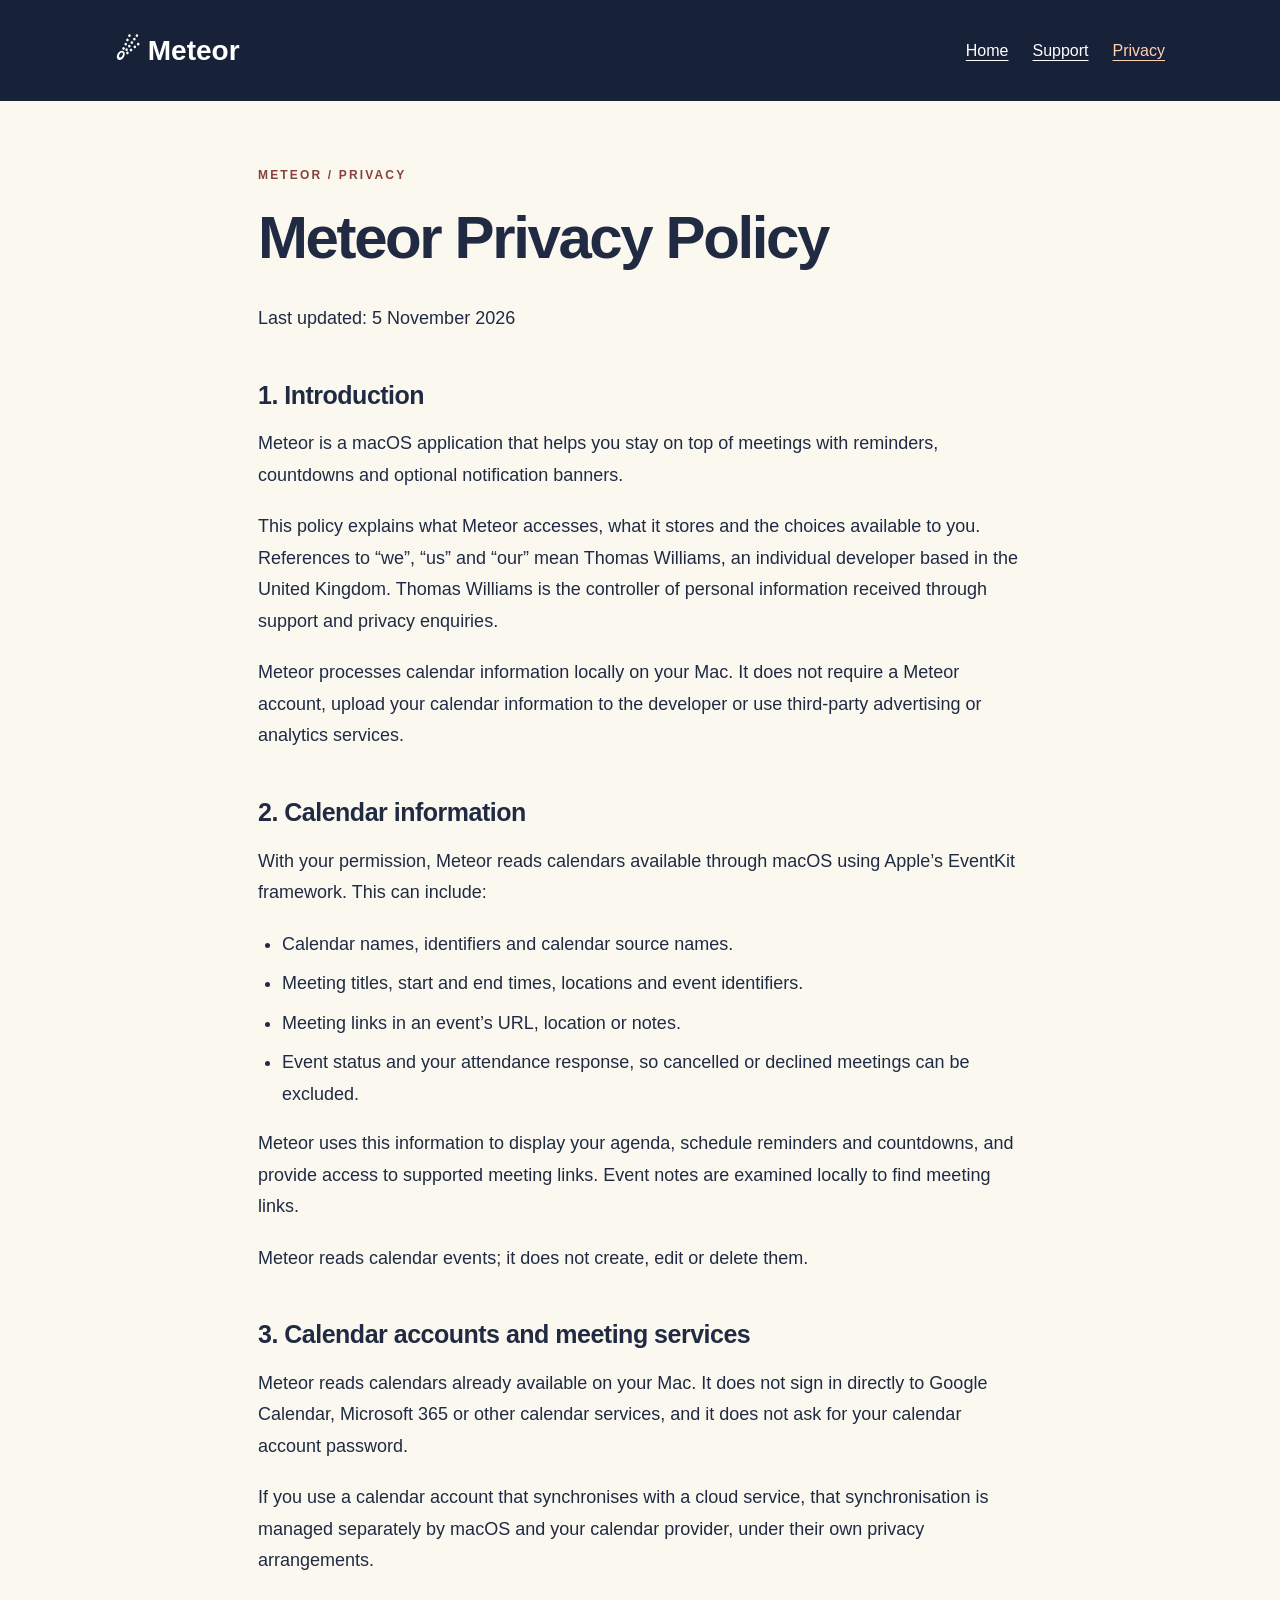
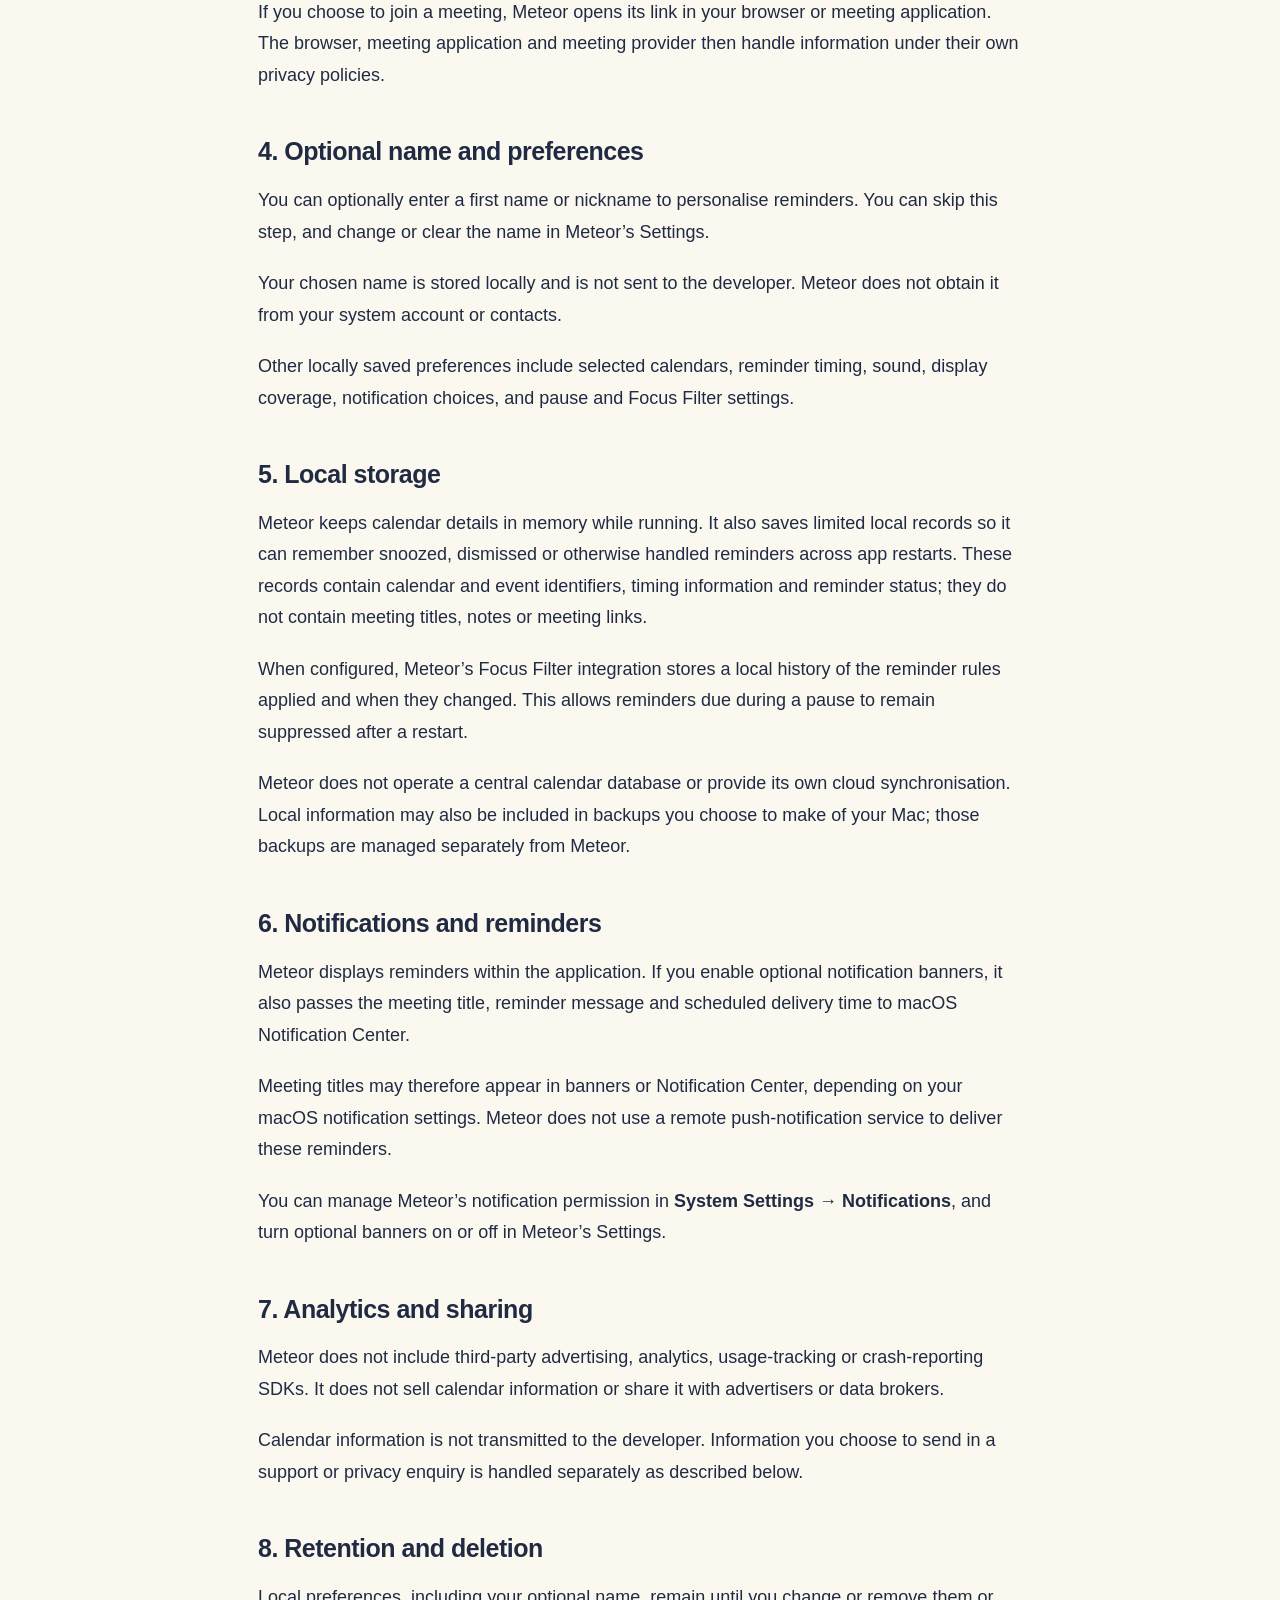
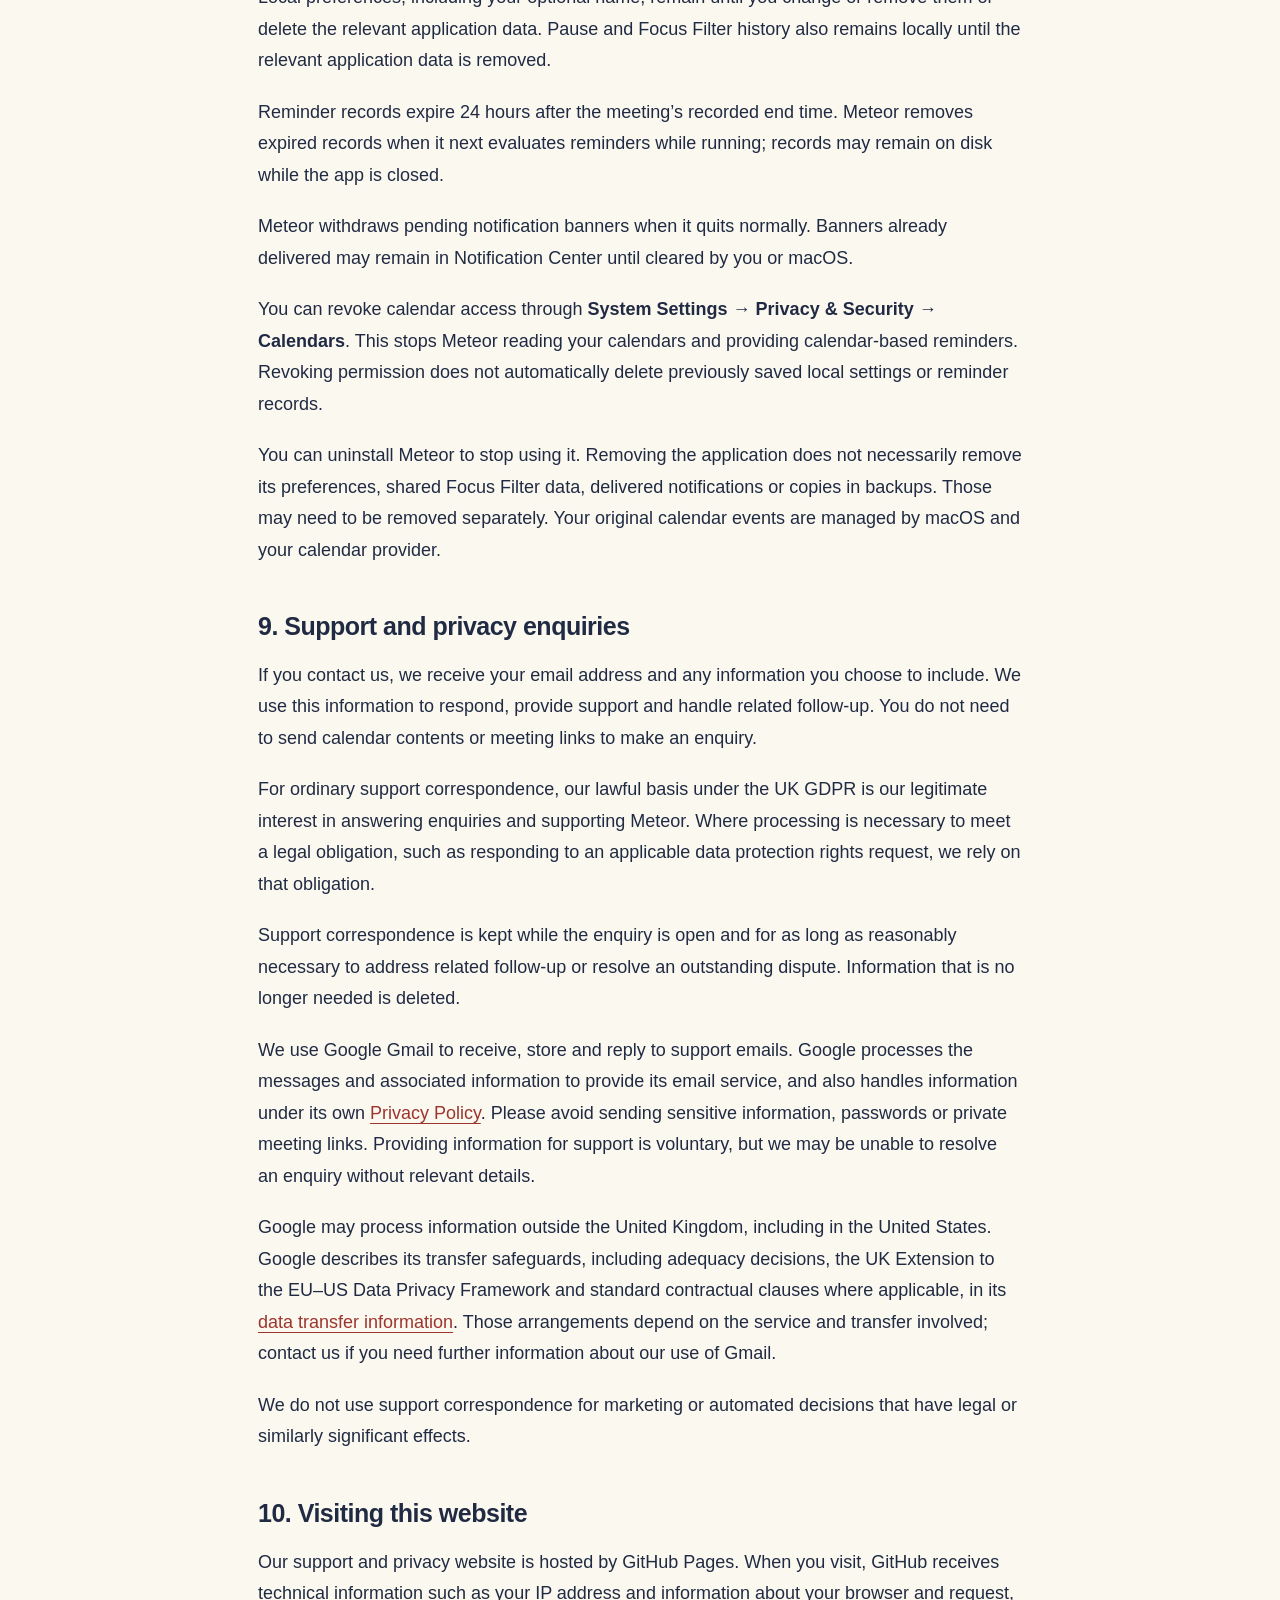
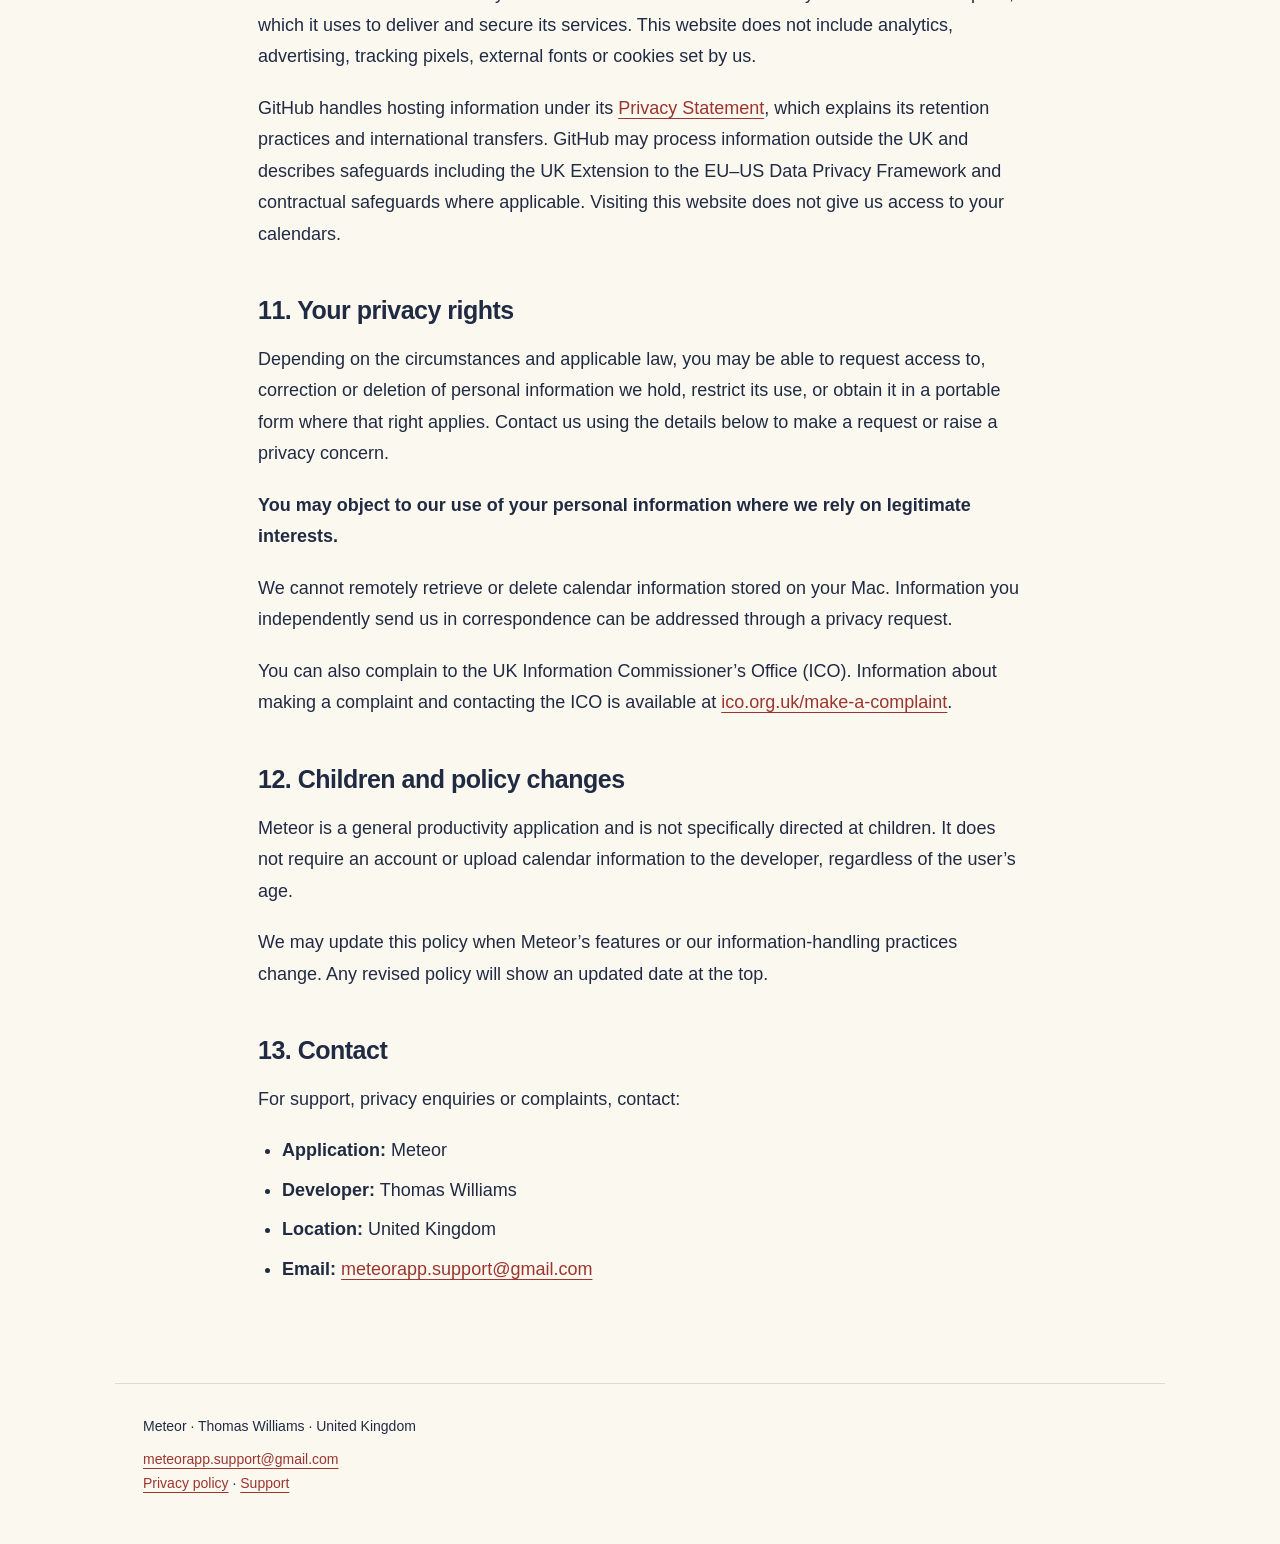
==== privacy.html @ bdba47e1 "Publish Meteor privacy policy and customer support website" ====
<!doctype html>
<html lang="en-GB"><head><meta charset="utf-8"><meta name="viewport" content="width=device-width, initial-scale=1"><meta name="description" content="Meteor Privacy Policy. Developed by Thomas Williams in the United Kingdom."><title>Meteor Privacy Policy</title><link rel="stylesheet" href="styles.css"></head><body><a class="skip" href="#main">Skip to content</a><header><a class="brand" href="index.html">☄ Meteor</a><nav aria-label="Main navigation"><a href="index.html">Home</a><a href="support.html">Support</a><a href="privacy.html" aria-current="page">Privacy</a></nav></header><main id="main"><div class="eyebrow">METEOR / PRIVACY</div><h1>Meteor Privacy Policy</h1>
<p>Last updated: 5 November 2026</p>
<h2>1. Introduction</h2>
<p>Meteor is a macOS application that helps you stay on top of meetings with reminders, countdowns and optional notification banners.</p>
<p>This policy explains what Meteor accesses, what it stores and the choices available to you. References to “we”, “us” and “our” mean Thomas Williams, an individual developer based in the United Kingdom. Thomas Williams is the controller of personal information received through support and privacy enquiries.</p>
<p>Meteor processes calendar information locally on your Mac. It does not require a Meteor account, upload your calendar information to the developer or use third-party advertising or analytics services.</p>
<h2>2. Calendar information</h2>
<p>With your permission, Meteor reads calendars available through macOS using Apple’s EventKit framework. This can include:</p>
<ul><li>Calendar names, identifiers and calendar source names.</li><li>Meeting titles, start and end times, locations and event identifiers.</li><li>Meeting links in an event’s URL, location or notes.</li><li>Event status and your attendance response, so cancelled or declined meetings can be excluded.</li></ul>
<p>Meteor uses this information to display your agenda, schedule reminders and countdowns, and provide access to supported meeting links. Event notes are examined locally to find meeting links.</p>
<p>Meteor reads calendar events; it does not create, edit or delete them.</p>
<h2>3. Calendar accounts and meeting services</h2>
<p>Meteor reads calendars already available on your Mac. It does not sign in directly to Google Calendar, Microsoft 365 or other calendar services, and it does not ask for your calendar account password.</p>
<p>If you use a calendar account that synchronises with a cloud service, that synchronisation is managed separately by macOS and your calendar provider, under their own privacy arrangements.</p>
<p>If you choose to join a meeting, Meteor opens its link in your browser or meeting application. The browser, meeting application and meeting provider then handle information under their own privacy policies.</p>
<h2>4. Optional name and preferences</h2>
<p>You can optionally enter a first name or nickname to personalise reminders. You can skip this step, and change or clear the name in Meteor’s Settings.</p>
<p>Your chosen name is stored locally and is not sent to the developer. Meteor does not obtain it from your system account or contacts.</p>
<p>Other locally saved preferences include selected calendars, reminder timing, sound, display coverage, notification choices, and pause and Focus Filter settings.</p>
<h2>5. Local storage</h2>
<p>Meteor keeps calendar details in memory while running. It also saves limited local records so it can remember snoozed, dismissed or otherwise handled reminders across app restarts. These records contain calendar and event identifiers, timing information and reminder status; they do not contain meeting titles, notes or meeting links.</p>
<p>When configured, Meteor’s Focus Filter integration stores a local history of the reminder rules applied and when they changed. This allows reminders due during a pause to remain suppressed after a restart.</p>
<p>Meteor does not operate a central calendar database or provide its own cloud synchronisation. Local information may also be included in backups you choose to make of your Mac; those backups are managed separately from Meteor.</p>
<h2>6. Notifications and reminders</h2>
<p>Meteor displays reminders within the application. If you enable optional notification banners, it also passes the meeting title, reminder message and scheduled delivery time to macOS Notification Center.</p>
<p>Meeting titles may therefore appear in banners or Notification Center, depending on your macOS notification settings. Meteor does not use a remote push-notification service to deliver these reminders.</p>
<p>You can manage Meteor’s notification permission in <strong>System Settings → Notifications</strong>, and turn optional banners on or off in Meteor’s Settings.</p>
<h2>7. Analytics and sharing</h2>
<p>Meteor does not include third-party advertising, analytics, usage-tracking or crash-reporting SDKs. It does not sell calendar information or share it with advertisers or data brokers.</p>
<p>Calendar information is not transmitted to the developer. Information you choose to send in a support or privacy enquiry is handled separately as described below.</p>
<h2>8. Retention and deletion</h2>
<p>Local preferences, including your optional name, remain until you change or remove them or delete the relevant application data. Pause and Focus Filter history also remains locally until the relevant application data is removed.</p>
<p>Reminder records expire 24 hours after the meeting’s recorded end time. Meteor removes expired records when it next evaluates reminders while running; records may remain on disk while the app is closed.</p>
<p>Meteor withdraws pending notification banners when it quits normally. Banners already delivered may remain in Notification Center until cleared by you or macOS.</p>
<p>You can revoke calendar access through <strong>System Settings → Privacy &amp; Security → Calendars</strong>. This stops Meteor reading your calendars and providing calendar-based reminders. Revoking permission does not automatically delete previously saved local settings or reminder records.</p>
<p>You can uninstall Meteor to stop using it. Removing the application does not necessarily remove its preferences, shared Focus Filter data, delivered notifications or copies in backups. Those may need to be removed separately. Your original calendar events are managed by macOS and your calendar provider.</p>
<h2>9. Support and privacy enquiries</h2>
<p>If you contact us, we receive your email address and any information you choose to include. We use this information to respond, provide support and handle related follow-up. You do not need to send calendar contents or meeting links to make an enquiry.</p>
<p>For ordinary support correspondence, our lawful basis under the UK GDPR is our legitimate interest in answering enquiries and supporting Meteor. Where processing is necessary to meet a legal obligation, such as responding to an applicable data protection rights request, we rely on that obligation.</p>
<p>Support correspondence is kept while the enquiry is open and for as long as reasonably necessary to address related follow-up or resolve an outstanding dispute. Information that is no longer needed is deleted.</p>
<p>We use Google Gmail to receive, store and reply to support emails. Google processes the messages and associated information to provide its email service, and also handles information under its own <a href="https://policies.google.com/privacy">Privacy Policy</a>. Please avoid sending sensitive information, passwords or private meeting links. Providing information for support is voluntary, but we may be unable to resolve an enquiry without relevant details.</p>
<p>Google may process information outside the United Kingdom, including in the United States. Google describes its transfer safeguards, including adequacy decisions, the UK Extension to the EU–US Data Privacy Framework and standard contractual clauses where applicable, in its <a href="https://policies.google.com/privacy/frameworks">data transfer information</a>. Those arrangements depend on the service and transfer involved; contact us if you need further information about our use of Gmail.</p>
<p>We do not use support correspondence for marketing or automated decisions that have legal or similarly significant effects.</p>
<h2>10. Visiting this website</h2>
<p>Our support and privacy website is hosted by GitHub Pages. When you visit, GitHub receives technical information such as your IP address and information about your browser and request, which it uses to deliver and secure its services. This website does not include analytics, advertising, tracking pixels, external fonts or cookies set by us.</p>
<p>GitHub handles hosting information under its <a href="https://docs.github.com/en/site-policy/privacy-policies/github-general-privacy-statement">Privacy Statement</a>, which explains its retention practices and international transfers. GitHub may process information outside the UK and describes safeguards including the UK Extension to the EU–US Data Privacy Framework and contractual safeguards where applicable. Visiting this website does not give us access to your calendars.</p>
<h2>11. Your privacy rights</h2>
<p>Depending on the circumstances and applicable law, you may be able to request access to, correction or deletion of personal information we hold, restrict its use, or obtain it in a portable form where that right applies. Contact us using the details below to make a request or raise a privacy concern.</p>
<p><strong>You may object to our use of your personal information where we rely on legitimate interests.</strong></p>
<p>We cannot remotely retrieve or delete calendar information stored on your Mac. Information you independently send us in correspondence can be addressed through a privacy request.</p>
<p>You can also complain to the UK Information Commissioner’s Office (ICO). Information about making a complaint and contacting the ICO is available at <a href="https://ico.org.uk/make-a-complaint/">ico.org.uk/make-a-complaint</a>.</p>
<h2>12. Children and policy changes</h2>
<p>Meteor is a general productivity application and is not specifically directed at children. It does not require an account or upload calendar information to the developer, regardless of the user’s age.</p>
<p>We may update this policy when Meteor’s features or our information-handling practices change. Any revised policy will show an updated date at the top.</p>
<h2>13. Contact</h2>
<p>For support, privacy enquiries or complaints, contact:</p>
<ul><li><strong>Application:</strong> Meteor</li><li><strong>Developer:</strong> Thomas Williams</li><li><strong>Location:</strong> United Kingdom</li><li><strong>Email:</strong> <a href="mailto:meteorapp.support@gmail.com">meteorapp.support@gmail.com</a></li></ul></main><footer><p>Meteor · Thomas Williams · United Kingdom</p><a href="mailto:meteorapp.support@gmail.com">meteorapp.support@gmail.com</a><p><a href="privacy.html">Privacy policy</a> · <a href="support.html">Support</a></p></footer></body></html>
---- styles.css ----
*{box-sizing:border-box}html{color-scheme:light;scroll-behavior:smooth}body{margin:0;background:#fbf8f0;color:#202b43;font:18px/1.75 -apple-system,BlinkMacSystemFont,"Segoe UI",sans-serif}header{background:#172239;color:#fff;padding:26px max(24px,calc((100vw - 1050px)/2));display:flex;align-items:center;justify-content:space-between;gap:24px}a{color:#9c352e;text-underline-offset:4px}a:hover{text-decoration-thickness:2px}.brand{font-size:28px;font-weight:800;color:#fff;text-decoration:none}nav{display:flex;gap:24px}nav a{font-size:16px;color:#fff}nav a[aria-current]{color:#ffd1b4}main{max-width:820px;padding:64px 28px 80px;margin:auto}h1{font-size:clamp(38px,6vw,60px);line-height:1.12;letter-spacing:-.04em;margin:18px 0 32px}h2{font-size:25px;line-height:1.35;margin:44px 0 16px;letter-spacing:-.02em}p{margin:0 0 20px}li{margin-bottom:8px}ul{padding-left:24px}.eyebrow{font-size:12px;letter-spacing:.18em;font-weight:800;color:#874339}footer{border-top:1px solid #dedbd4;max-width:1050px;margin:auto;padding:30px 28px 40px;font-size:14px}footer p{margin-bottom:8px}:focus-visible{outline:3px solid #df694e;outline-offset:5px}.skip{position:absolute;left:16px;top:-100px;background:#fff;padding:10px;z-index:2}.skip:focus{top:10px}@media(max-width:520px){header{align-items:flex-start;flex-direction:column;gap:12px}main{padding-top:42px}nav{gap:22px}body{font-size:17px}}@media(prefers-reduced-motion:reduce){html{scroll-behavior:auto}}
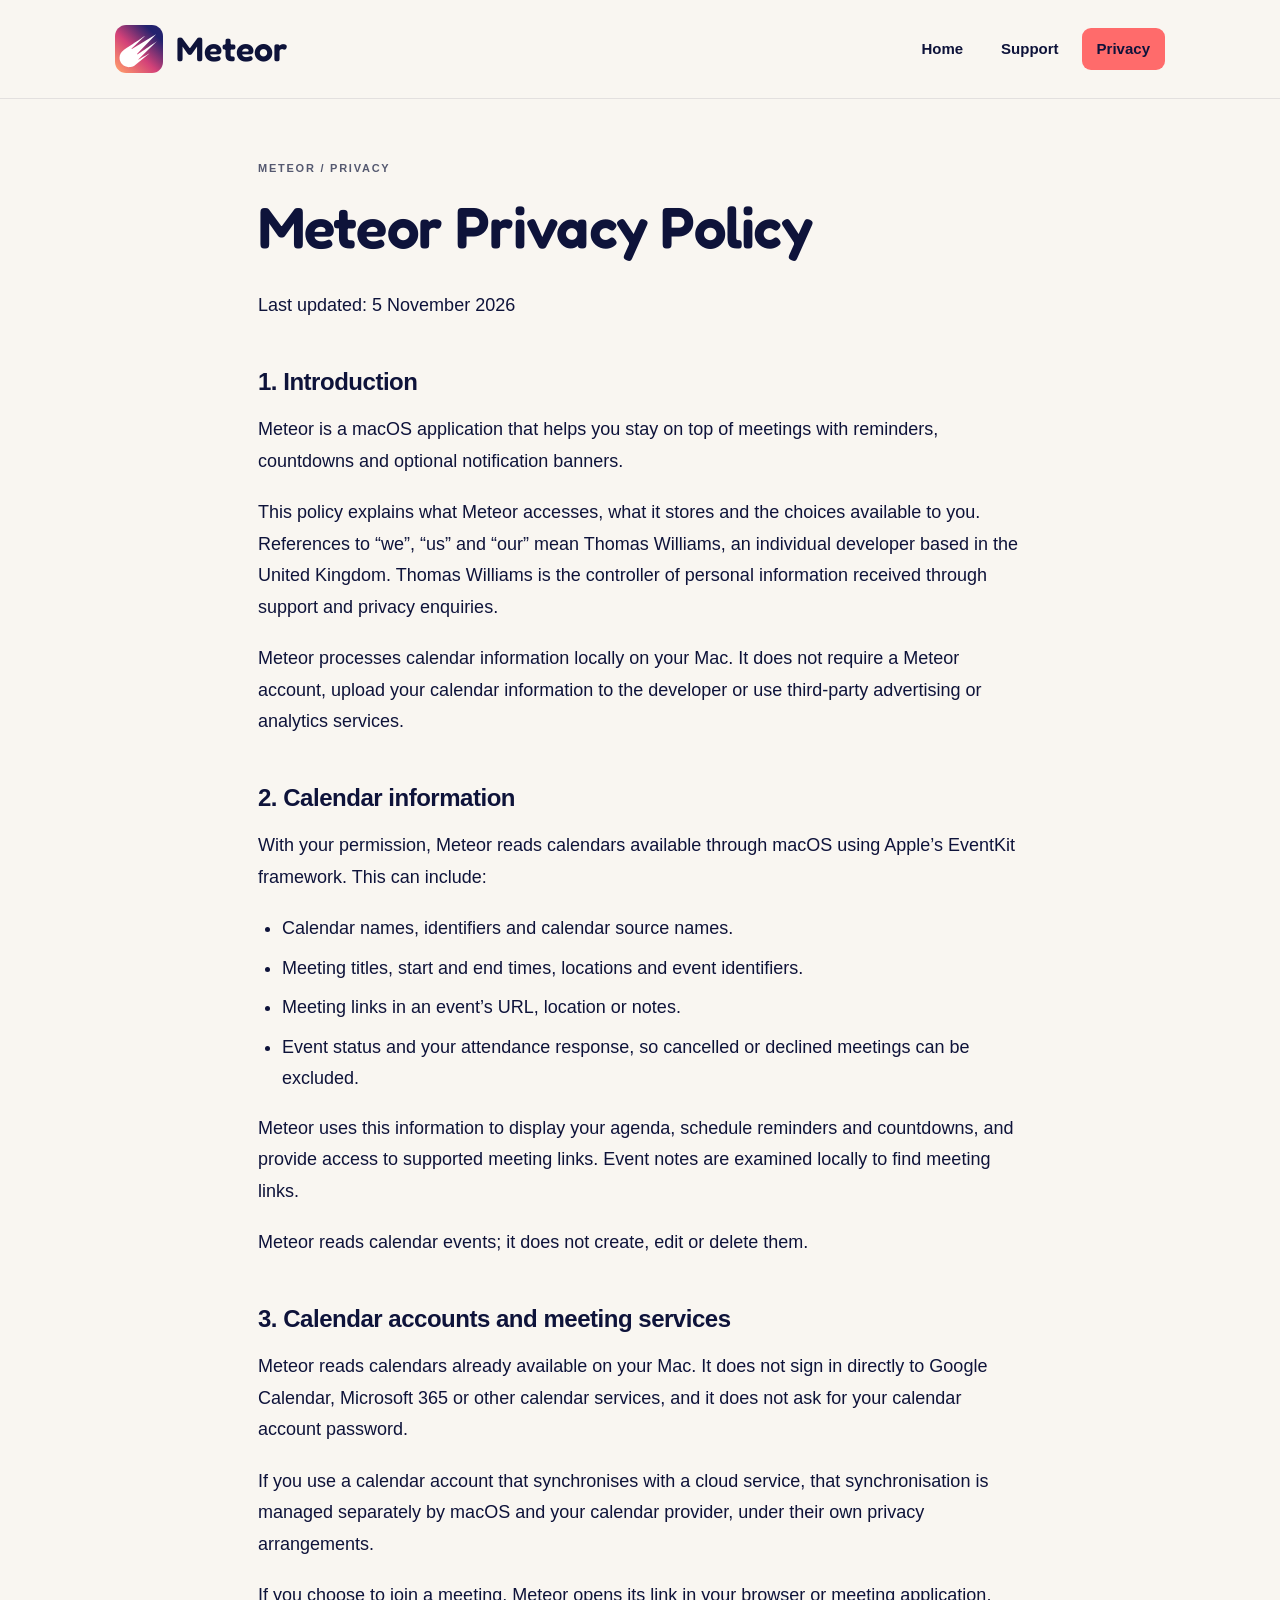
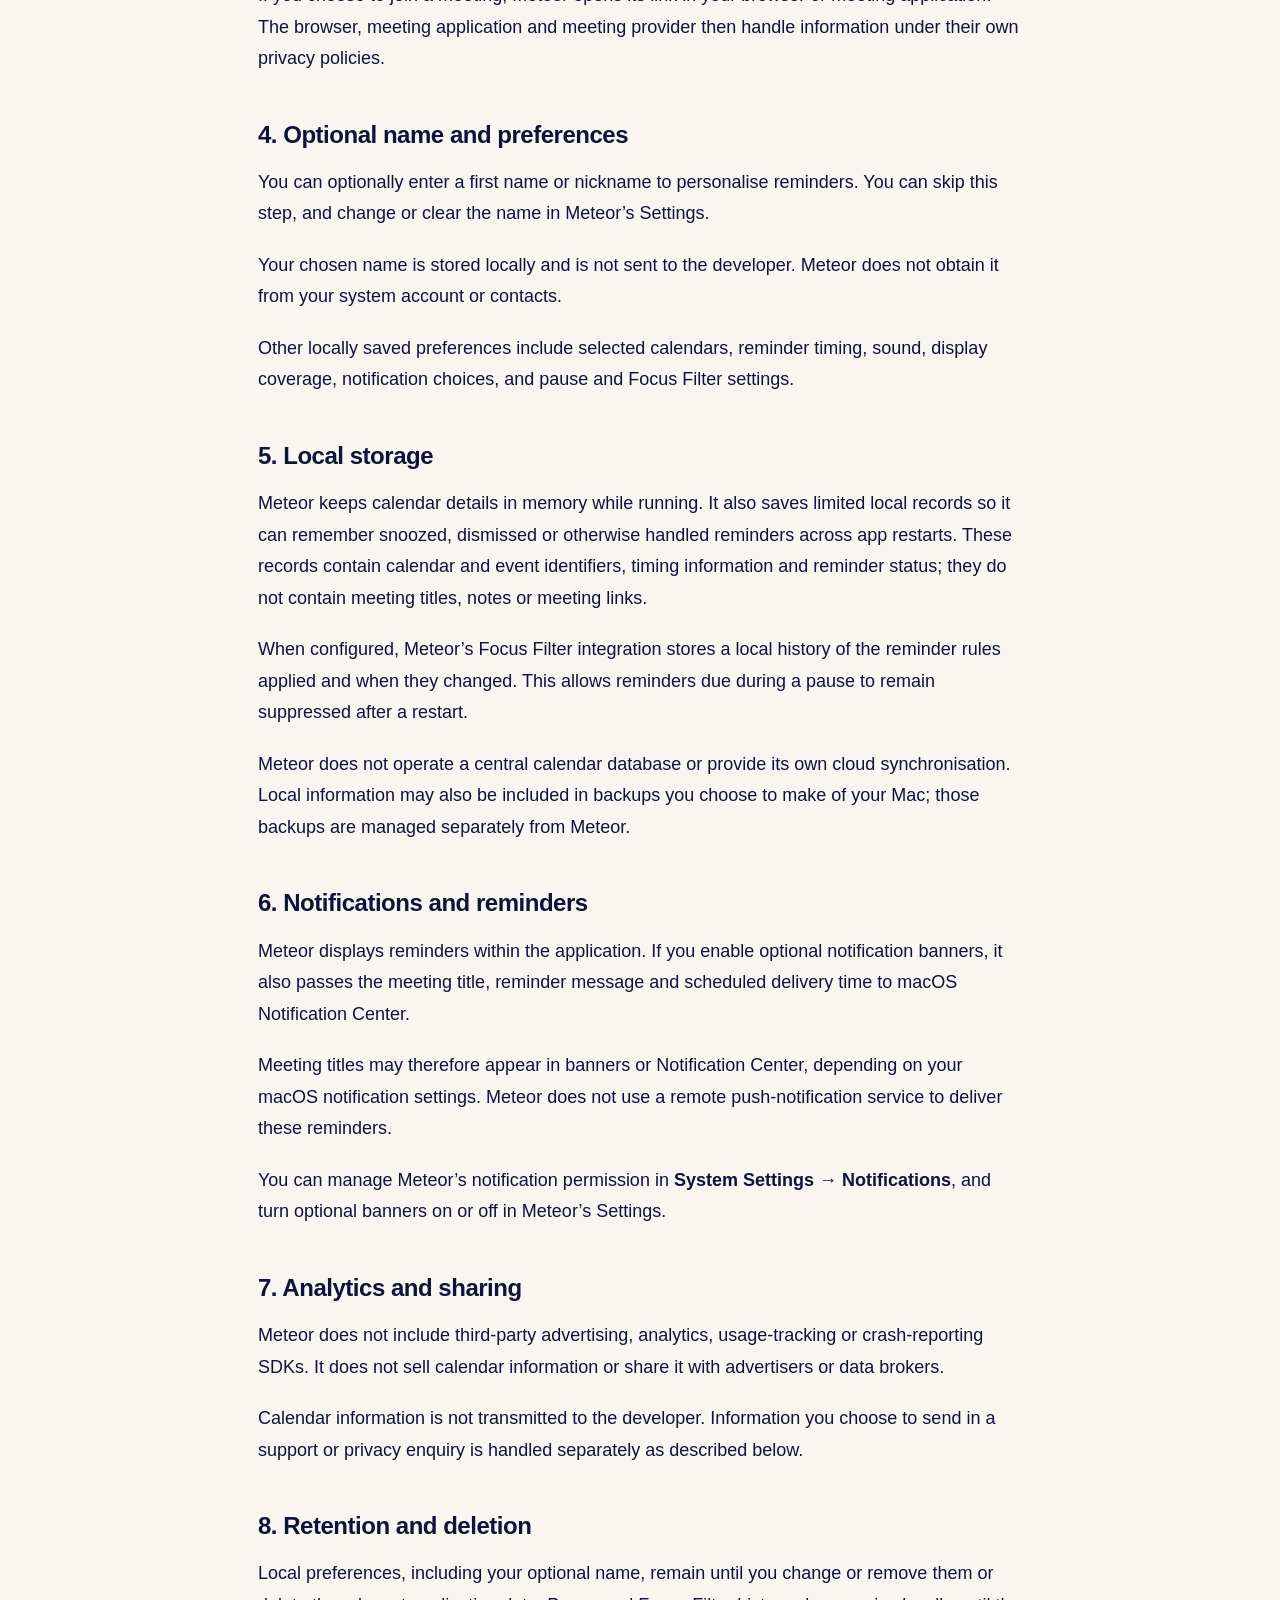
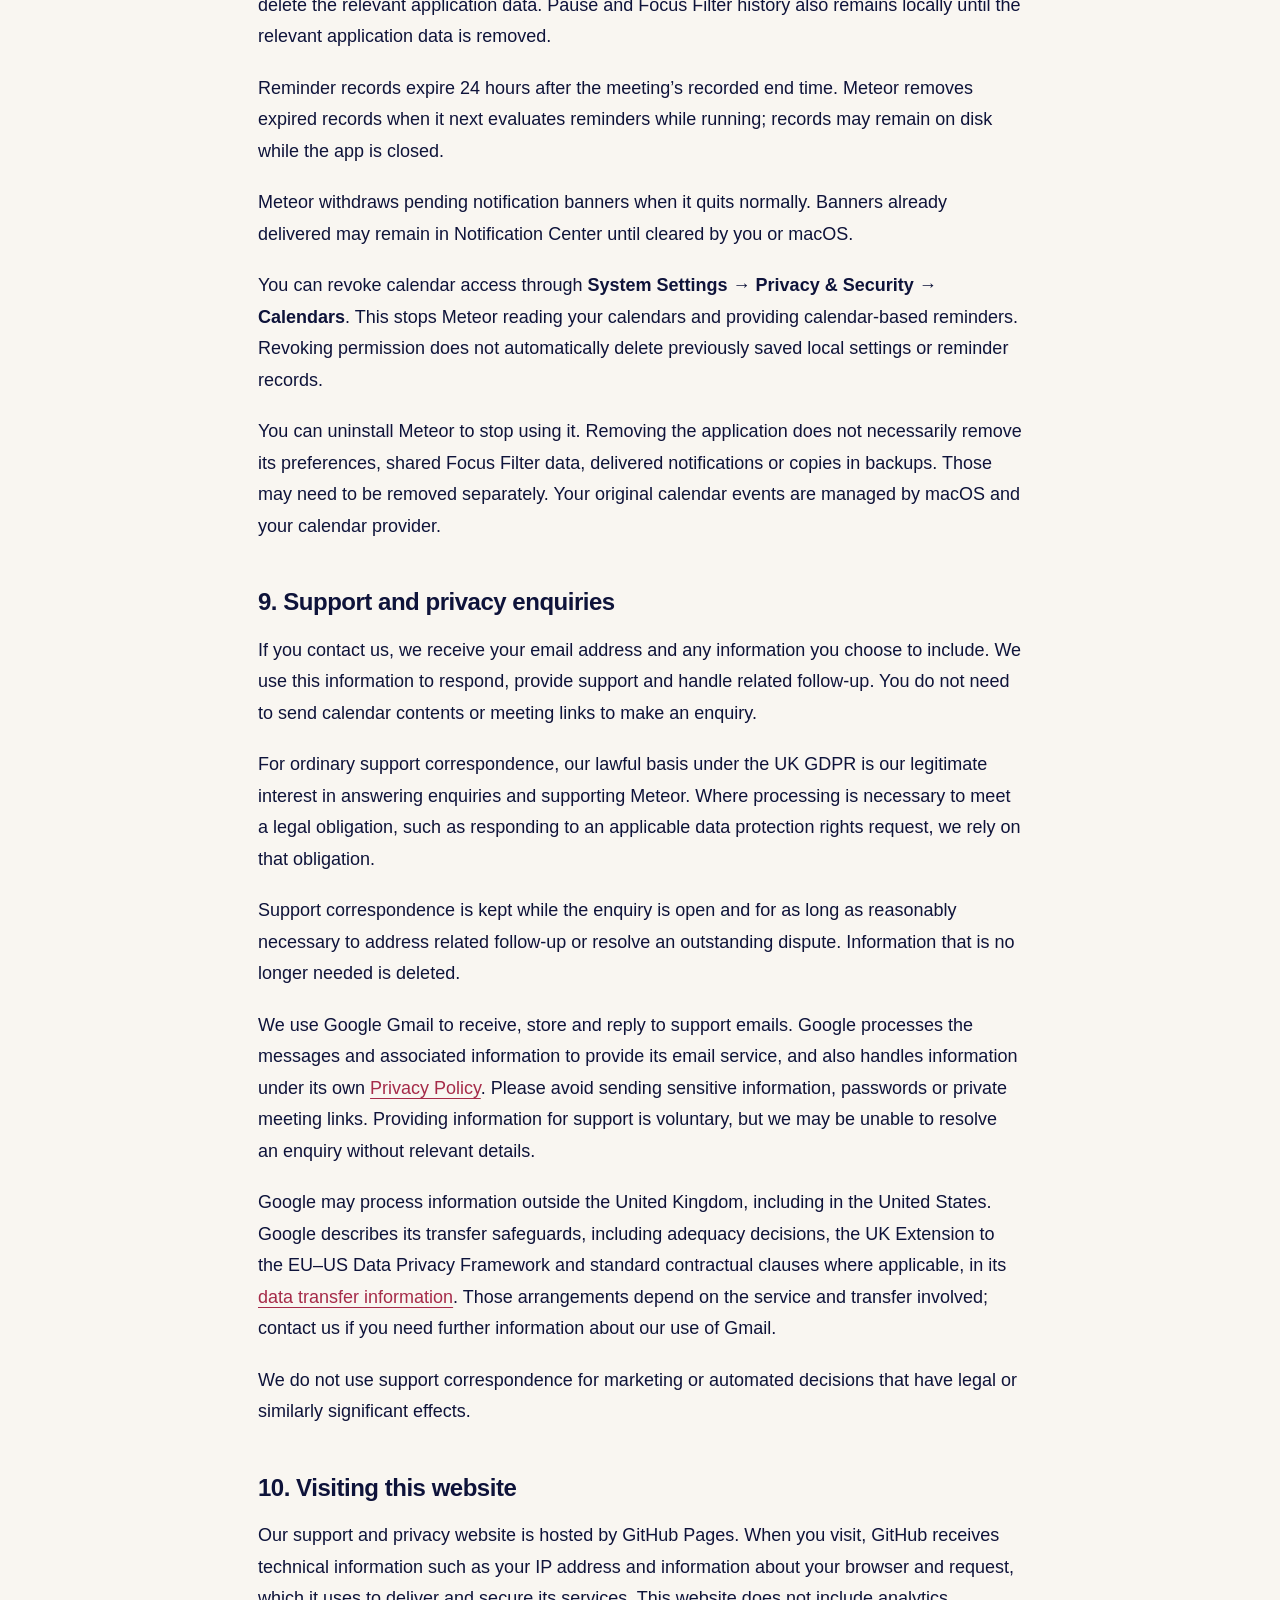
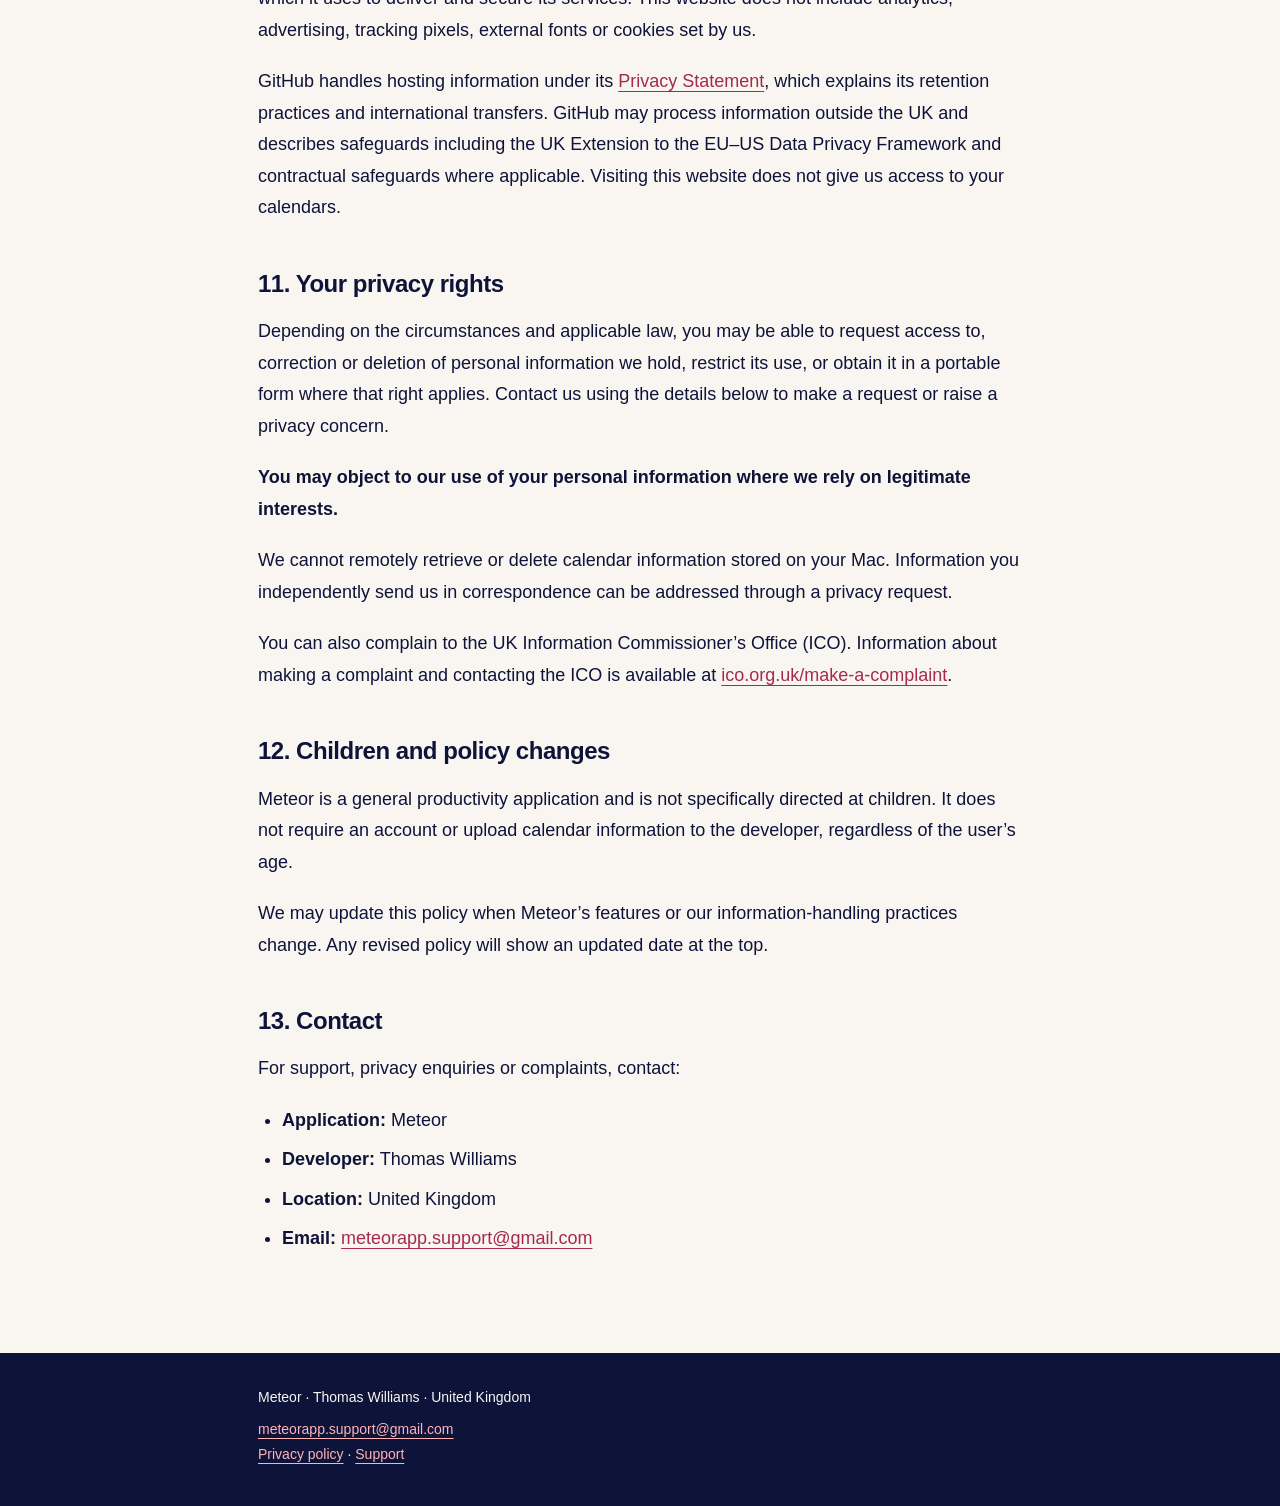
==== commit 08d9e35e: "Match Meteor app branding with original icon, Fredoka font and app palette" ====
--- a/privacy.html
+++ b/privacy.html
@@ -1,5 +1,5 @@
 <!doctype html>
-<html lang="en-GB"><head><meta charset="utf-8"><meta name="viewport" content="width=device-width, initial-scale=1"><meta name="description" content="Meteor Privacy Policy. Developed by Thomas Williams in the United Kingdom."><title>Meteor Privacy Policy</title><link rel="stylesheet" href="styles.css"></head><body><a class="skip" href="#main">Skip to content</a><header><a class="brand" href="index.html">☄ Meteor</a><nav aria-label="Main navigation"><a href="index.html">Home</a><a href="support.html">Support</a><a href="privacy.html" aria-current="page">Privacy</a></nav></header><main id="main"><div class="eyebrow">METEOR / PRIVACY</div><h1>Meteor Privacy Policy</h1>
+<html lang="en-GB"><head><meta charset="utf-8"><meta name="viewport" content="width=device-width, initial-scale=1"><meta name="description" content="Meteor Privacy Policy. Developed by Thomas Williams in the United Kingdom."><title>Meteor Privacy Policy</title><link rel="icon" type="image/svg+xml" href="assets/meteor-icon.svg"><link rel="stylesheet" href="styles.css?v=2"></head><body><a class="skip" href="#main">Skip to content</a><header><a class="brand" href="index.html"><img src="assets/meteor-icon.svg" alt="" width="48" height="48"><span>Meteor</span></a><nav aria-label="Main navigation"><a href="index.html">Home</a><a href="support.html">Support</a><a href="privacy.html" aria-current="page">Privacy</a></nav></header><main id="main"><div class="eyebrow">METEOR / PRIVACY</div><h1>Meteor Privacy Policy</h1>
 <p>Last updated: 5 November 2026</p>
 <h2>1. Introduction</h2>
 <p>Meteor is a macOS application that helps you stay on top of meetings with reminders, countdowns and optional notification banners.</p>
--- a/styles.css
+++ b/styles.css
@@ -1 +1,2 @@
-*{box-sizing:border-box}html{color-scheme:light;scroll-behavior:smooth}body{margin:0;background:#fbf8f0;color:#202b43;font:18px/1.75 -apple-system,BlinkMacSystemFont,"Segoe UI",sans-serif}header{background:#172239;color:#fff;padding:26px max(24px,calc((100vw - 1050px)/2));display:flex;align-items:center;justify-content:space-between;gap:24px}a{color:#9c352e;text-underline-offset:4px}a:hover{text-decoration-thickness:2px}.brand{font-size:28px;font-weight:800;color:#fff;text-decoration:none}nav{display:flex;gap:24px}nav a{font-size:16px;color:#fff}nav a[aria-current]{color:#ffd1b4}main{max-width:820px;padding:64px 28px 80px;margin:auto}h1{font-size:clamp(38px,6vw,60px);line-height:1.12;letter-spacing:-.04em;margin:18px 0 32px}h2{font-size:25px;line-height:1.35;margin:44px 0 16px;letter-spacing:-.02em}p{margin:0 0 20px}li{margin-bottom:8px}ul{padding-left:24px}.eyebrow{font-size:12px;letter-spacing:.18em;font-weight:800;color:#874339}footer{border-top:1px solid #dedbd4;max-width:1050px;margin:auto;padding:30px 28px 40px;font-size:14px}footer p{margin-bottom:8px}:focus-visible{outline:3px solid #df694e;outline-offset:5px}.skip{position:absolute;left:16px;top:-100px;background:#fff;padding:10px;z-index:2}.skip:focus{top:10px}@media(max-width:520px){header{align-items:flex-start;flex-direction:column;gap:12px}main{padding-top:42px}nav{gap:22px}body{font-size:17px}}@media(prefers-reduced-motion:reduce){html{scroll-behavior:auto}}+@font-face{font-family:Fredoka;src:url("assets/Fredoka-SemiBold.ttf") format("truetype");font-weight:600;font-style:normal;font-display:swap}
+:root{--ink:#0e133a;--coral:#ff6b6b;--cream:#f9f6f1;--muted:#555970}*{box-sizing:border-box}html{color-scheme:light;scroll-behavior:smooth}body{margin:0;background:var(--cream);color:var(--ink);font:18px/1.75 -apple-system,BlinkMacSystemFont,"Segoe UI",sans-serif}header{padding:25px max(24px,calc((100vw - 1050px)/2));display:flex;align-items:center;justify-content:space-between;gap:24px;border-bottom:1px solid #0e133a18}a{color:#a52b49;text-underline-offset:4px}a:hover{text-decoration-thickness:2px}.brand{display:flex;align-items:center;gap:13px;font:600 34px/1 Fredoka,sans-serif;color:var(--ink);text-decoration:none}.brand img{display:block;flex-shrink:0}nav{display:flex;align-items:center;gap:8px}nav a{font-size:15px;font-weight:600;color:var(--ink);text-decoration:none;padding:8px 15px;border-radius:9px}nav a[aria-current]{background:var(--coral)}nav a:hover{background:#ff6b6b24}main{max-width:820px;padding:60px 28px 80px;margin:auto}h1{font:600 clamp(38px,6vw,58px)/1.14 Fredoka,sans-serif;letter-spacing:-.015em;margin:16px 0 30px}h2{font-size:24px;line-height:1.35;margin:44px 0 16px;letter-spacing:-.02em}p{margin:0 0 20px}li{margin-bottom:8px}ul{padding-left:24px}.eyebrow{font-size:11px;letter-spacing:.16em;font-weight:700;color:var(--muted)}.hero-icon{display:block;margin:0 0 30px}.home h1{max-width:670px}.home h2{font:600 30px/1.3 Fredoka,sans-serif}.home>p:first-of-type{font-size:21px;color:var(--muted)}footer{background:var(--ink);color:var(--cream);padding:32px max(28px,calc((100vw - 764px)/2));font-size:14px}footer a{color:#ffb4b4}footer p{margin-bottom:8px}:focus-visible{outline:3px solid #d34178;outline-offset:5px}.skip{position:absolute;left:16px;top:-100px;background:#fff;padding:10px;z-index:2}.skip:focus{top:10px}@media(max-width:520px){header{align-items:flex-start;flex-direction:column;gap:18px;padding:22px 24px}.brand{font-size:30px}nav{gap:2px}nav a{padding:7px 13px}main{padding-top:38px}body{font-size:17px}.hero-icon{width:88px;height:88px}}@media(prefers-reduced-motion:reduce){html{scroll-behavior:auto}}
